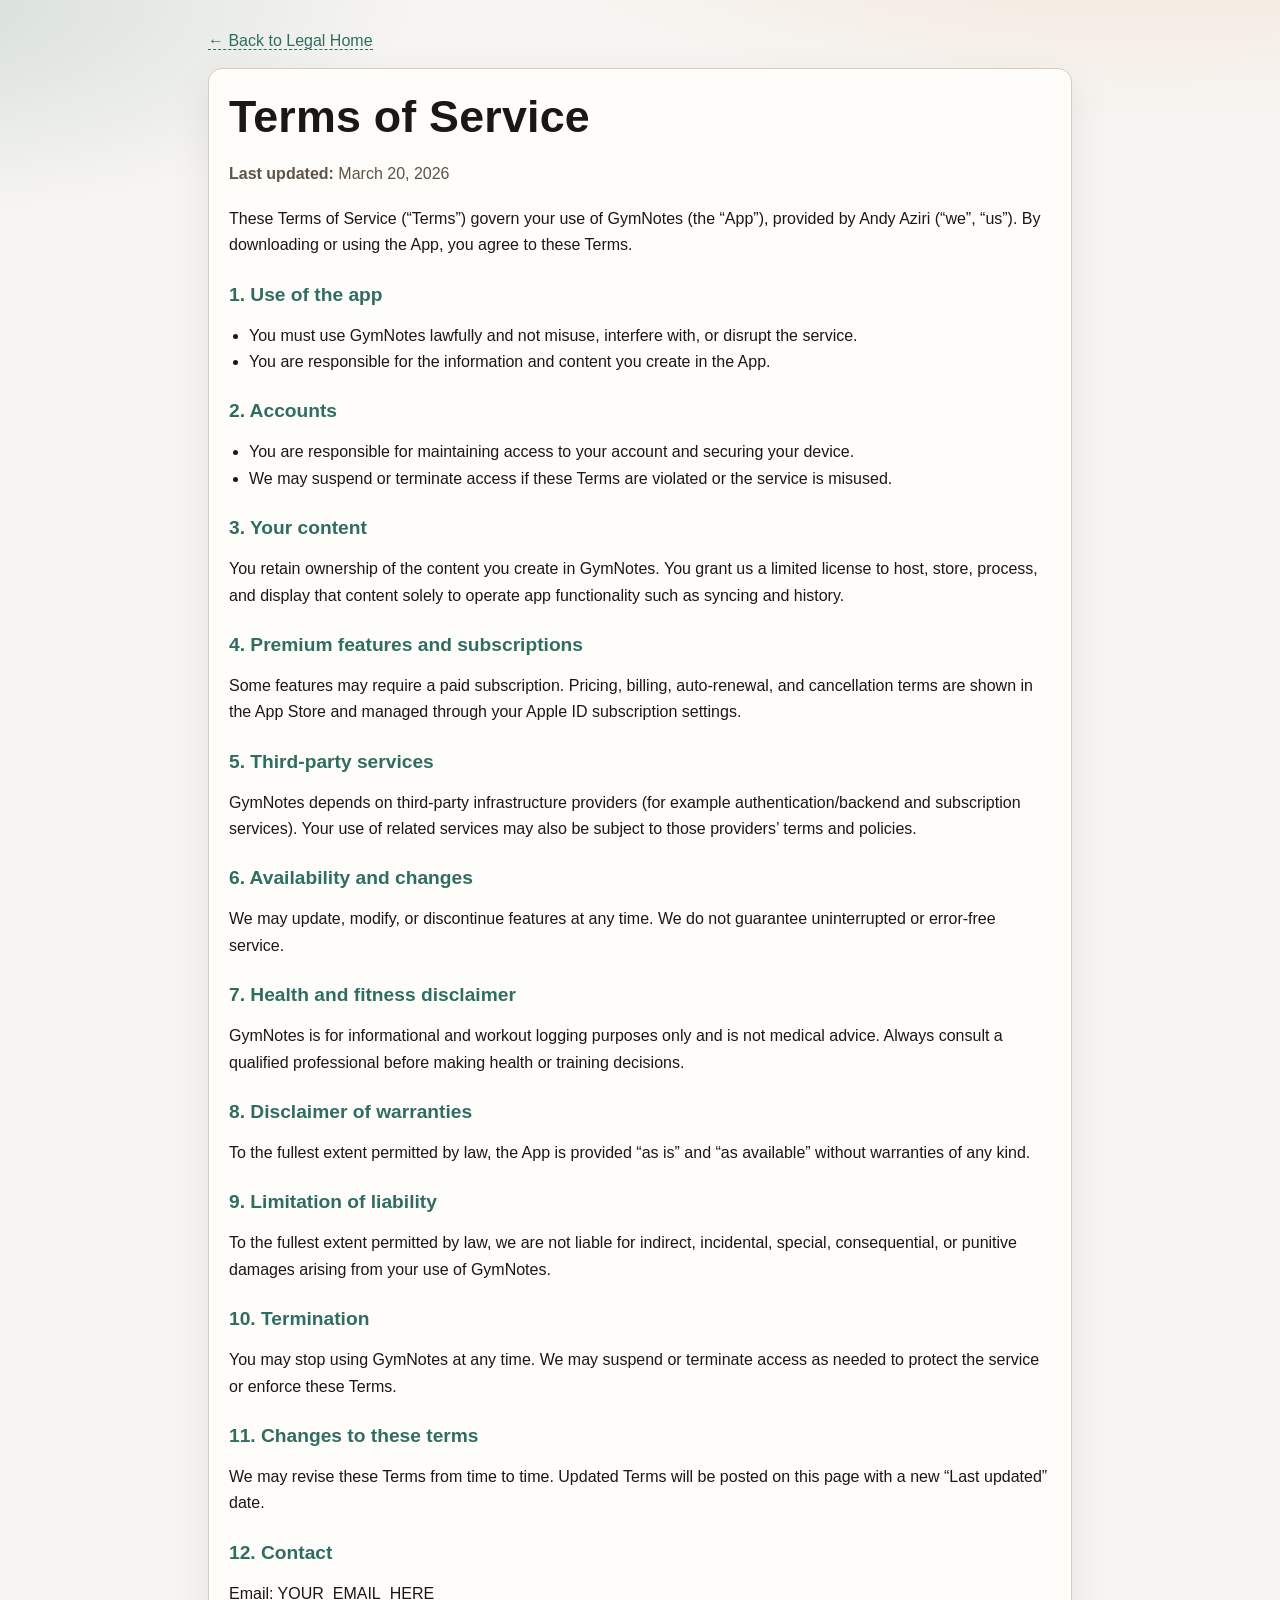
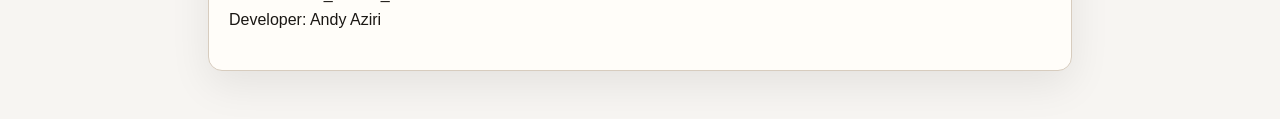
==== terms/index.html @ 92642524 "Add GymNotes legal pages" ====
<!doctype html>
<html lang="en">
<head>
  <meta charset="UTF-8" />
  <meta name="viewport" content="width=device-width, initial-scale=1.0" />
  <title>GymNotes Terms of Service</title>
  <meta name="description" content="Terms of Service for GymNotes." />
  <link rel="stylesheet" href="../styles.css" />
</head>
<body>
  <main class="container">
    <div class="top-links"><a href="../">← Back to Legal Home</a></div>

    <article class="legal">
      <h1>Terms of Service</h1>
      <p class="last-updated"><strong>Last updated:</strong> March 20, 2026</p>

      <p>
        These Terms of Service (“Terms”) govern your use of GymNotes (the “App”), provided by Andy Aziri
        (“we”, “us”). By downloading or using the App, you agree to these Terms.
      </p>

      <h2>1. Use of the app</h2>
      <ul>
        <li>You must use GymNotes lawfully and not misuse, interfere with, or disrupt the service.</li>
        <li>You are responsible for the information and content you create in the App.</li>
      </ul>

      <h2>2. Accounts</h2>
      <ul>
        <li>You are responsible for maintaining access to your account and securing your device.</li>
        <li>We may suspend or terminate access if these Terms are violated or the service is misused.</li>
      </ul>

      <h2>3. Your content</h2>
      <p>
        You retain ownership of the content you create in GymNotes. You grant us a limited license to host,
        store, process, and display that content solely to operate app functionality such as syncing and history.
      </p>

      <h2>4. Premium features and subscriptions</h2>
      <p>
        Some features may require a paid subscription. Pricing, billing, auto-renewal, and cancellation terms
        are shown in the App Store and managed through your Apple ID subscription settings.
      </p>

      <h2>5. Third-party services</h2>
      <p>
        GymNotes depends on third-party infrastructure providers (for example authentication/backend and
        subscription services). Your use of related services may also be subject to those providers’ terms and policies.
      </p>

      <h2>6. Availability and changes</h2>
      <p>
        We may update, modify, or discontinue features at any time. We do not guarantee uninterrupted or error-free service.
      </p>

      <h2>7. Health and fitness disclaimer</h2>
      <p>
        GymNotes is for informational and workout logging purposes only and is not medical advice.
        Always consult a qualified professional before making health or training decisions.
      </p>

      <h2>8. Disclaimer of warranties</h2>
      <p>
        To the fullest extent permitted by law, the App is provided “as is” and “as available” without warranties of any kind.
      </p>

      <h2>9. Limitation of liability</h2>
      <p>
        To the fullest extent permitted by law, we are not liable for indirect, incidental, special,
        consequential, or punitive damages arising from your use of GymNotes.
      </p>

      <h2>10. Termination</h2>
      <p>
        You may stop using GymNotes at any time. We may suspend or terminate access as needed to protect the service
        or enforce these Terms.
      </p>

      <h2>11. Changes to these terms</h2>
      <p>
        We may revise these Terms from time to time. Updated Terms will be posted on this page with a new “Last updated” date.
      </p>

      <h2>12. Contact</h2>
      <p>
        Email: YOUR_EMAIL_HERE<br />
        Developer: Andy Aziri
      </p>
    </article>
  </main>
</body>
</html>
---- styles.css ----
:root {
  --bg: #f7f5f2;
  --paper: #fffdf9;
  --text: #1a1714;
  --muted: #5d5348;
  --line: #d7ccbe;
  --accent: #2f6d62;
  --accent-2: #d18b3f;
  --shadow: 0 14px 40px rgba(0,0,0,0.08);
}

* { box-sizing: border-box; }

html, body {
  margin: 0;
  padding: 0;
  background:
    radial-gradient(1200px 500px at 90% -10%, rgba(209,139,63,0.20), transparent 60%),
    radial-gradient(1000px 400px at -10% 0%, rgba(47,109,98,0.18), transparent 55%),
    var(--bg);
  color: var(--text);
  font-family: "Avenir Next", "Segoe UI", sans-serif;
  line-height: 1.65;
}

.container {
  max-width: 900px;
  margin: 0 auto;
  padding: 28px 18px 48px;
}

h1, h2, h3 {
  line-height: 1.25;
  margin-top: 0;
}

h1 {
  font-size: clamp(2rem, 4vw, 2.8rem);
  letter-spacing: 0.2px;
}

.subtitle {
  color: var(--muted);
  margin-top: -8px;
  margin-bottom: 24px;
}

.card-grid {
  display: grid;
  grid-template-columns: 1fr;
  gap: 14px;
  margin-top: 14px;
}

.card {
  display: block;
  padding: 18px;
  background: var(--paper);
  border: 1px solid var(--line);
  border-radius: 14px;
  box-shadow: var(--shadow);
  text-decoration: none;
  color: inherit;
  transition: transform 0.16s ease, border-color 0.16s ease;
}

.card:hover {
  transform: translateY(-2px);
  border-color: var(--accent);
}

.card h2 {
  margin-bottom: 8px;
  color: var(--accent);
}

.legal {
  background: var(--paper);
  border: 1px solid var(--line);
  border-radius: 14px;
  box-shadow: var(--shadow);
  padding: 20px;
}

.legal h1 {
  margin-bottom: 6px;
}

.last-updated {
  color: var(--muted);
  margin-bottom: 18px;
}

.legal h2 {
  margin-top: 24px;
  color: var(--accent);
  font-size: 1.2rem;
}

.legal ul {
  padding-left: 20px;
}

.legal a {
  color: var(--accent);
}

.top-links {
  margin-bottom: 14px;
}

.top-links a {
  color: var(--accent);
  text-decoration: none;
  border-bottom: 1px dashed var(--accent);
}

footer {
  margin-top: 26px;
  color: var(--muted);
  font-size: 0.95rem;
}

@media (min-width: 700px) {
  .card-grid {
    grid-template-columns: 1fr 1fr;
  }
}
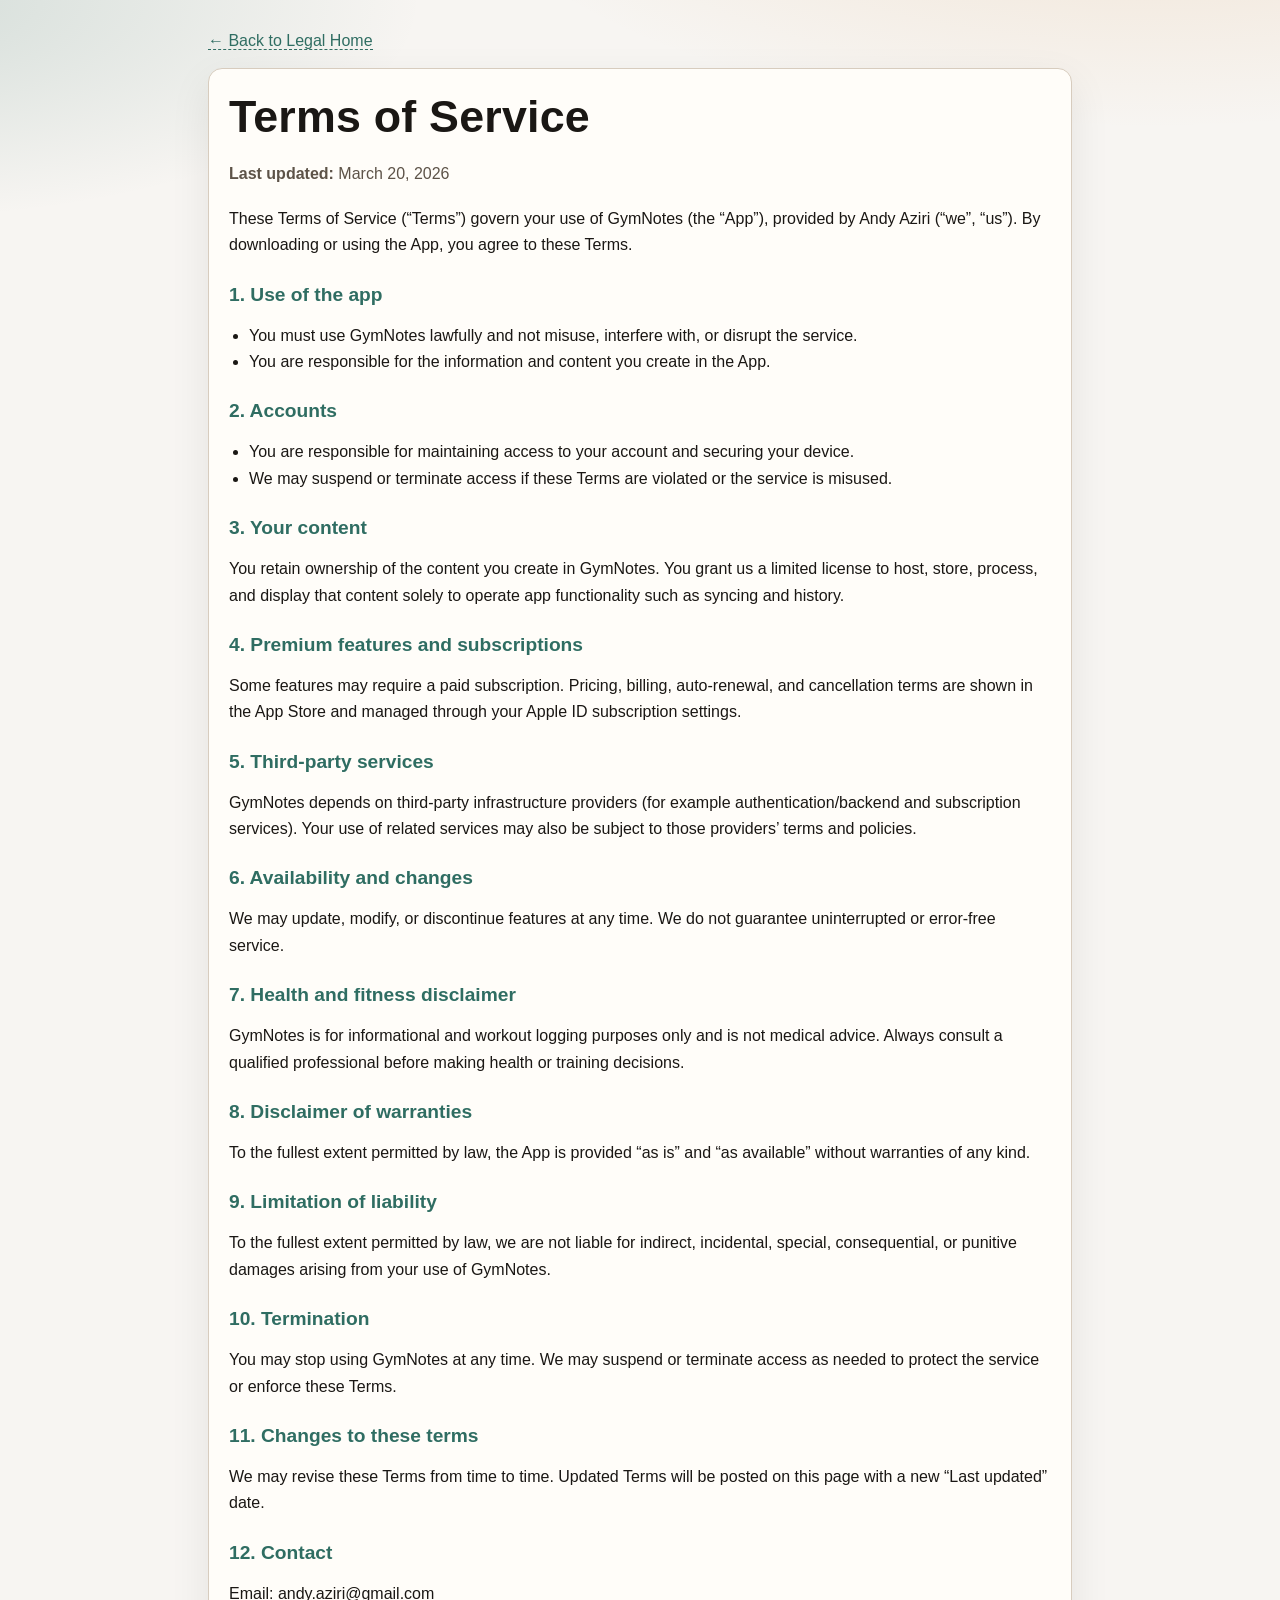
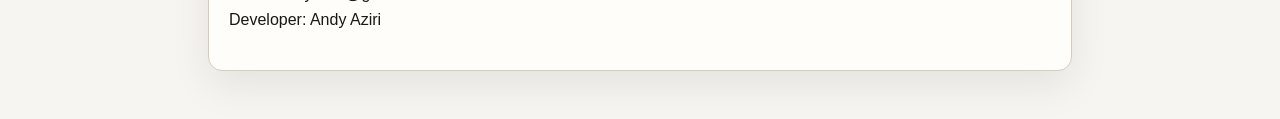
==== commit e8cb7ef5: "replaced placeholder" ====
--- a/terms/index.html
+++ b/terms/index.html
@@ -85,7 +85,7 @@
 
       <h2>12. Contact</h2>
       <p>
-        Email: YOUR_EMAIL_HERE<br />
+        Email: andy.aziri@gmail.com<br />
         Developer: Andy Aziri
       </p>
     </article>
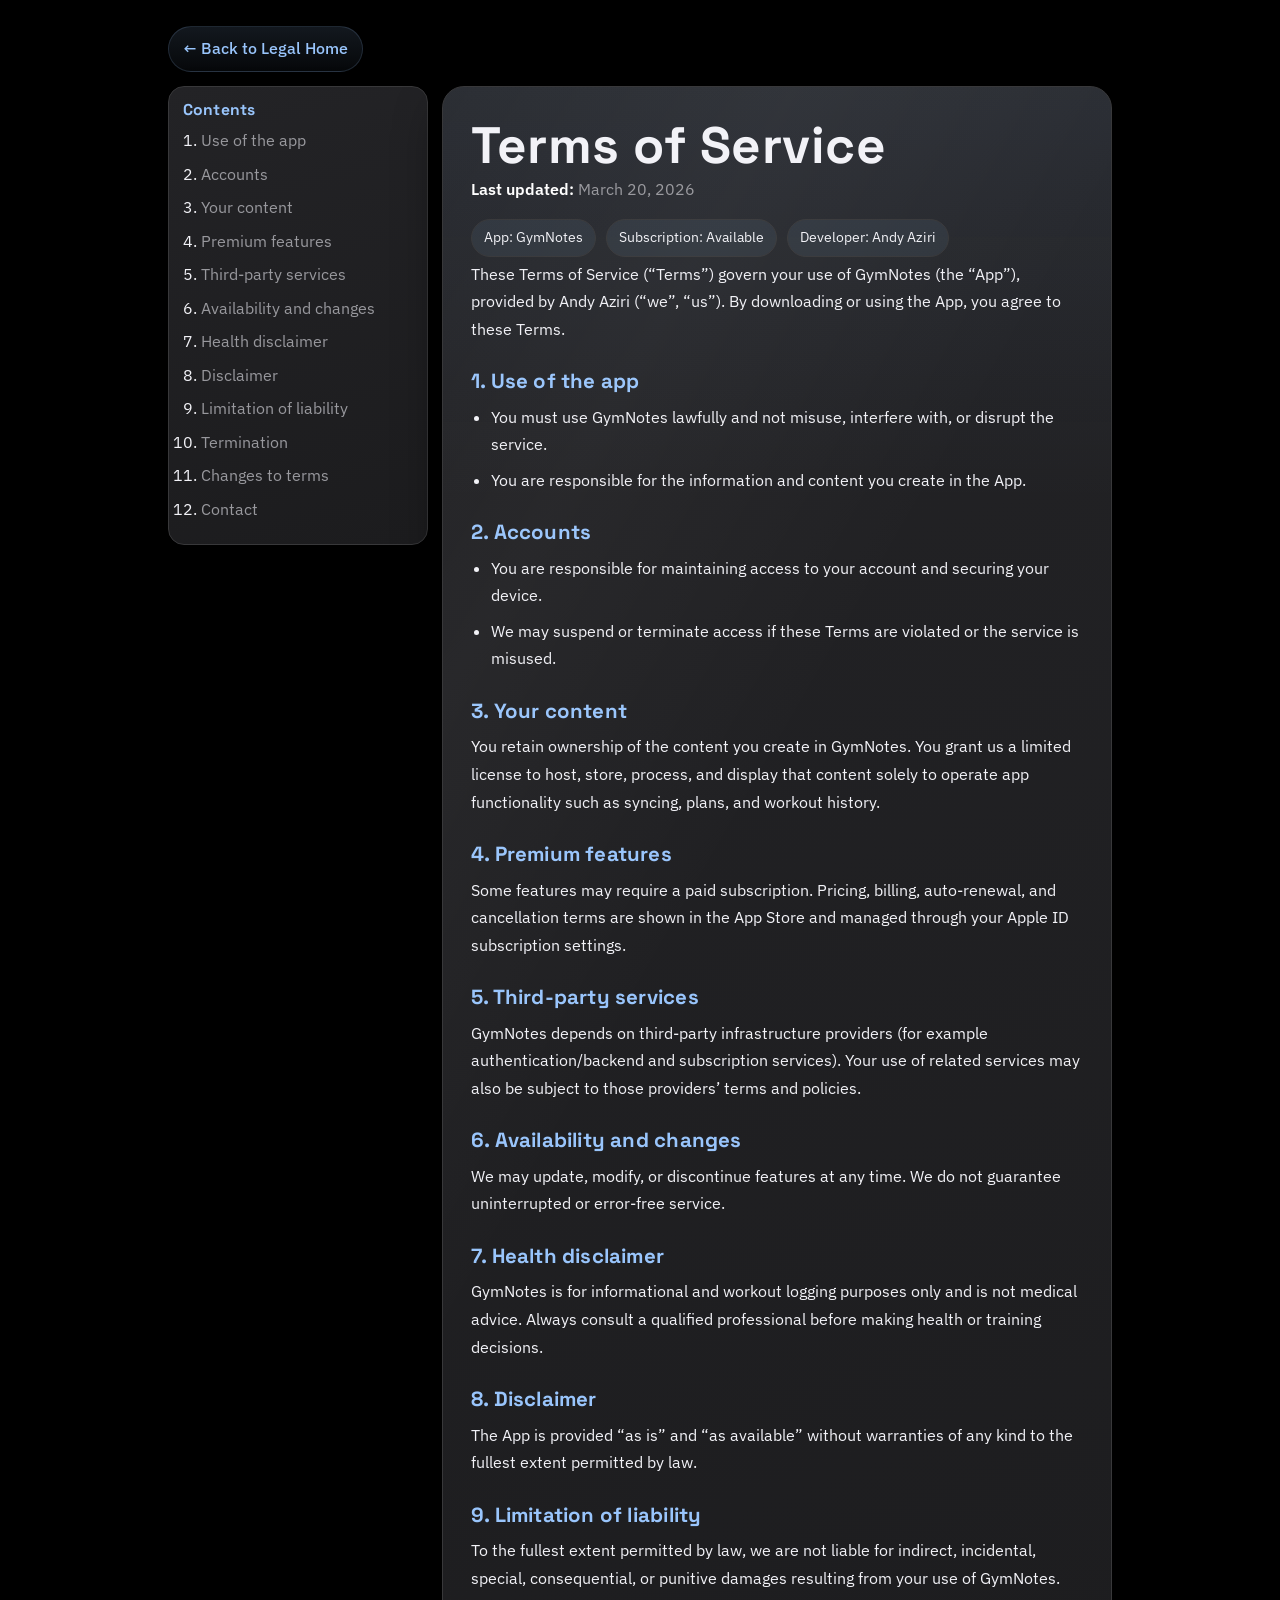
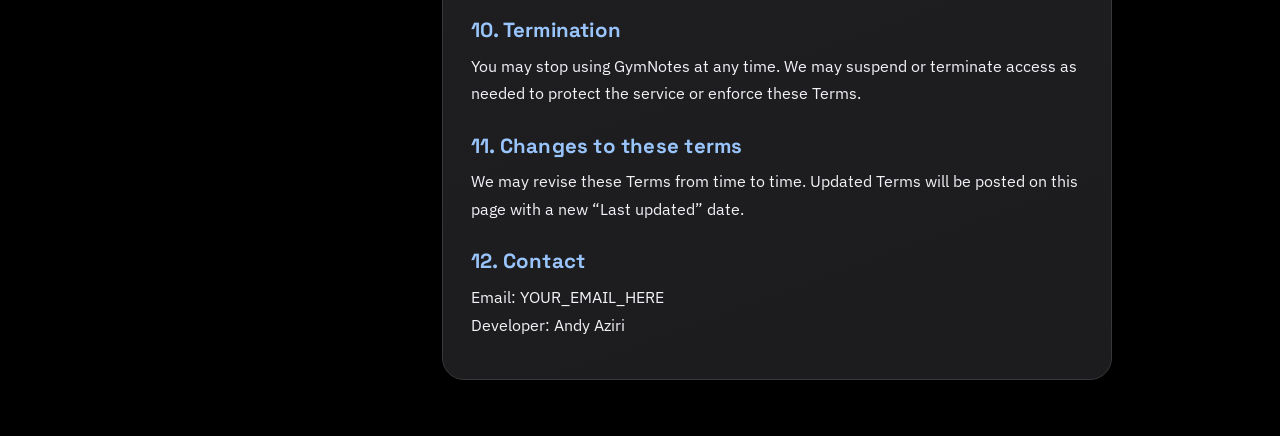
==== commit 476988ea: "changed theme" ====
--- a/terms/index.html
+++ b/terms/index.html
@@ -8,87 +8,114 @@
   <link rel="stylesheet" href="../styles.css" />
 </head>
 <body>
-  <main class="container">
+  <main class="container home-enter">
     <div class="top-links"><a href="../">← Back to Legal Home</a></div>
 
-    <article class="legal">
-      <h1>Terms of Service</h1>
-      <p class="last-updated"><strong>Last updated:</strong> March 20, 2026</p>
+    <section class="legal-layout">
+      <aside class="legal-toc" aria-label="Table of contents">
+        <h3>Contents</h3>
+        <ol>
+          <li><a href="#use-of-app">Use of the app</a></li>
+          <li><a href="#accounts">Accounts</a></li>
+          <li><a href="#your-content">Your content</a></li>
+          <li><a href="#premium">Premium features</a></li>
+          <li><a href="#third-party">Third-party services</a></li>
+          <li><a href="#availability">Availability and changes</a></li>
+          <li><a href="#health-disclaimer">Health disclaimer</a></li>
+          <li><a href="#disclaimer">Disclaimer</a></li>
+          <li><a href="#liability">Limitation of liability</a></li>
+          <li><a href="#termination">Termination</a></li>
+          <li><a href="#changes">Changes to terms</a></li>
+          <li><a href="#contact">Contact</a></li>
+        </ol>
+      </aside>
 
-      <p>
-        These Terms of Service (“Terms”) govern your use of GymNotes (the “App”), provided by Andy Aziri
-        (“we”, “us”). By downloading or using the App, you agree to these Terms.
-      </p>
+      <article class="legal">
+        <h1>Terms of Service</h1>
+        <p class="last-updated"><strong>Last updated:</strong> March 20, 2026</p>
 
-      <h2>1. Use of the app</h2>
-      <ul>
-        <li>You must use GymNotes lawfully and not misuse, interfere with, or disrupt the service.</li>
-        <li>You are responsible for the information and content you create in the App.</li>
-      </ul>
+        <div class="meta-row">
+          <span class="pill">App: GymNotes</span>
+          <span class="pill">Subscription: Available</span>
+          <span class="pill">Developer: Andy Aziri</span>
+        </div>
 
-      <h2>2. Accounts</h2>
-      <ul>
-        <li>You are responsible for maintaining access to your account and securing your device.</li>
-        <li>We may suspend or terminate access if these Terms are violated or the service is misused.</li>
-      </ul>
+        <p>
+          These Terms of Service (“Terms”) govern your use of GymNotes (the “App”), provided by Andy Aziri
+          (“we”, “us”). By downloading or using the App, you agree to these Terms.
+        </p>
 
-      <h2>3. Your content</h2>
-      <p>
-        You retain ownership of the content you create in GymNotes. You grant us a limited license to host,
-        store, process, and display that content solely to operate app functionality such as syncing and history.
-      </p>
+        <h2 id="use-of-app">1. Use of the app</h2>
+        <ul>
+          <li>You must use GymNotes lawfully and not misuse, interfere with, or disrupt the service.</li>
+          <li>You are responsible for the information and content you create in the App.</li>
+        </ul>
 
-      <h2>4. Premium features and subscriptions</h2>
-      <p>
-        Some features may require a paid subscription. Pricing, billing, auto-renewal, and cancellation terms
-        are shown in the App Store and managed through your Apple ID subscription settings.
-      </p>
+        <h2 id="accounts">2. Accounts</h2>
+        <ul>
+          <li>You are responsible for maintaining access to your account and securing your device.</li>
+          <li>We may suspend or terminate access if these Terms are violated or the service is misused.</li>
+        </ul>
 
-      <h2>5. Third-party services</h2>
-      <p>
-        GymNotes depends on third-party infrastructure providers (for example authentication/backend and
-        subscription services). Your use of related services may also be subject to those providers’ terms and policies.
-      </p>
+        <h2 id="your-content">3. Your content</h2>
+        <p>
+          You retain ownership of the content you create in GymNotes. You grant us a limited license to host,
+          store, process, and display that content solely to operate app functionality such as syncing, plans,
+          and workout history.
+        </p>
 
-      <h2>6. Availability and changes</h2>
-      <p>
-        We may update, modify, or discontinue features at any time. We do not guarantee uninterrupted or error-free service.
-      </p>
+        <h2 id="premium">4. Premium features</h2>
+        <p>
+          Some features may require a paid subscription. Pricing, billing, auto-renewal, and cancellation terms
+          are shown in the App Store and managed through your Apple ID subscription settings.
+        </p>
 
-      <h2>7. Health and fitness disclaimer</h2>
-      <p>
-        GymNotes is for informational and workout logging purposes only and is not medical advice.
-        Always consult a qualified professional before making health or training decisions.
-      </p>
+        <h2 id="third-party">5. Third-party services</h2>
+        <p>
+          GymNotes depends on third-party infrastructure providers (for example authentication/backend and
+          subscription services). Your use of related services may also be subject to those providers’ terms and policies.
+        </p>
 
-      <h2>8. Disclaimer of warranties</h2>
-      <p>
-        To the fullest extent permitted by law, the App is provided “as is” and “as available” without warranties of any kind.
-      </p>
+        <h2 id="availability">6. Availability and changes</h2>
+        <p>
+          We may update, modify, or discontinue features at any time. We do not guarantee uninterrupted or error-free service.
+        </p>
 
-      <h2>9. Limitation of liability</h2>
-      <p>
-        To the fullest extent permitted by law, we are not liable for indirect, incidental, special,
-        consequential, or punitive damages arising from your use of GymNotes.
-      </p>
+        <h2 id="health-disclaimer">7. Health disclaimer</h2>
+        <p>
+          GymNotes is for informational and workout logging purposes only and is not medical advice.
+          Always consult a qualified professional before making health or training decisions.
+        </p>
 
-      <h2>10. Termination</h2>
-      <p>
-        You may stop using GymNotes at any time. We may suspend or terminate access as needed to protect the service
-        or enforce these Terms.
-      </p>
+        <h2 id="disclaimer">8. Disclaimer</h2>
+        <p>
+          The App is provided “as is” and “as available” without warranties of any kind to the fullest extent permitted by law.
+        </p>
 
-      <h2>11. Changes to these terms</h2>
-      <p>
-        We may revise these Terms from time to time. Updated Terms will be posted on this page with a new “Last updated” date.
-      </p>
+        <h2 id="liability">9. Limitation of liability</h2>
+        <p>
+          To the fullest extent permitted by law, we are not liable for indirect, incidental, special,
+          consequential, or punitive damages resulting from your use of GymNotes.
+        </p>
 
-      <h2>12. Contact</h2>
-      <p>
-        Email: andy.aziri@gmail.com<br />
-        Developer: Andy Aziri
-      </p>
-    </article>
+        <h2 id="termination">10. Termination</h2>
+        <p>
+          You may stop using GymNotes at any time. We may suspend or terminate access as needed to protect the service
+          or enforce these Terms.
+        </p>
+
+        <h2 id="changes">11. Changes to these terms</h2>
+        <p>
+          We may revise these Terms from time to time. Updated Terms will be posted on this page with a new “Last updated” date.
+        </p>
+
+        <h2 id="contact">12. Contact</h2>
+        <p>
+          Email: YOUR_EMAIL_HERE<br />
+          Developer: Andy Aziri
+        </p>
+      </article>
+    </section>
   </main>
 </body>
 </html>
--- a/styles.css
+++ b/styles.css
@@ -1,50 +1,137 @@
+@import url("https://fonts.googleapis.com/css2?family=Space+Grotesk:wght@400;500;700&family=IBM+Plex+Sans:wght@400;500;600&display=swap");
+
 :root {
-  --bg: #f7f5f2;
-  --paper: #fffdf9;
-  --text: #1a1714;
-  --muted: #5d5348;
-  --line: #d7ccbe;
-  --accent: #2f6d62;
-  --accent-2: #d18b3f;
-  --shadow: 0 14px 40px rgba(0,0,0,0.08);
-}
-
-* { box-sizing: border-box; }
-
-html, body {
+  /* GymNotes dark palette from app theme */
+  --bg: #000000;
+  --card: #1c1c1e;
+  --card-elevated: #232326;
+  --text: #f2f2f7;
+  --muted: #98989d;
+  --border: #38383a;
+  --accent: #99c5fc;
+  --accent-soft: rgba(153, 197, 252, 0.16);
+  --danger: #f96363;
+  --danger-soft: rgba(249, 99, 99, 0.18);
+
+  --radius-sm: 10px;
+  --radius-md: 16px;
+  --radius-lg: 22px;
+
+  --shadow-1: 0 8px 24px rgba(0, 0, 0, 0.35);
+  --shadow-2: 0 18px 48px rgba(0, 0, 0, 0.48);
+}
+
+* {
+  box-sizing: border-box;
+}
+
+html,
+body {
   margin: 0;
   padding: 0;
+  min-height: 100%;
+  background: var(--bg);
+  color: var(--text);
+  font-family: "IBM Plex Sans", "Avenir Next", "Segoe UI", sans-serif;
+  line-height: 1.72;
+  -webkit-font-smoothing: antialiased;
+  text-rendering: optimizeLegibility;
+}
+
+/* Atmosphere background layers */
+body::before,
+body::after {
+  content: "";
+  position: fixed;
+  inset: 0;
+  z-index: -2;
+  pointer-events: none;
+}
+
+body::before {
   background:
-    radial-gradient(1200px 500px at 90% -10%, rgba(209,139,63,0.20), transparent 60%),
-    radial-gradient(1000px 400px at -10% 0%, rgba(47,109,98,0.18), transparent 55%),
-    var(--bg);
+    radial-gradient(65rem 28rem at 88% -14%, rgba(153, 197, 252, 0.14), transparent 62%),
+    radial-gradient(42rem 20rem at -8% 10%, rgba(153, 197, 252, 0.10), transparent 62%),
+    radial-gradient(30rem 20rem at 50% 110%, rgba(249, 99, 99, 0.07), transparent 68%);
+}
+
+body::after {
+  z-index: -1;
+  opacity: 0.08;
+  background-image:
+    linear-gradient(transparent 31px, rgba(255, 255, 255, 0.06) 32px),
+    linear-gradient(90deg, transparent 31px, rgba(255, 255, 255, 0.06) 32px);
+  background-size: 32px 32px;
+  mask-image: radial-gradient(circle at center, black 35%, transparent 85%);
+}
+
+.container {
+  max-width: 980px;
+  margin: 0 auto;
+  padding: 26px 18px 56px;
+}
+
+.home-enter {
+  animation: pageIn 420ms ease-out both;
+}
+
+h1,
+h2,
+h3 {
+  margin: 0;
+  line-height: 1.2;
+  letter-spacing: 0.01em;
+  font-family: "Space Grotesk", "IBM Plex Sans", sans-serif;
+}
+
+h1 {
+  font-size: clamp(2rem, 4.8vw, 3.2rem);
+  font-weight: 700;
+}
+
+h2 {
+  font-size: clamp(1.08rem, 2.2vw, 1.28rem);
+  font-weight: 700;
+}
+
+/* Hero */
+.hero {
+  margin-bottom: 20px;
+}
+
+.eyebrow {
+  margin: 0 0 8px;
+  color: var(--accent);
+  text-transform: uppercase;
+  letter-spacing: 0.14em;
+  font-size: 0.76rem;
+  font-weight: 600;
+}
+
+.subtitle {
+  margin: 10px 0 0;
+  color: var(--muted);
+  max-width: 60ch;
+}
+
+/* Meta pills */
+.meta-row {
+  display: flex;
+  flex-wrap: wrap;
+  gap: 10px;
+  margin: 16px 0 4px;
+}
+
+.pill {
+  border: 1px solid var(--border);
+  background: rgba(153, 197, 252, 0.08);
+  border-radius: 999px;
+  padding: 6px 12px;
+  font-size: 0.86rem;
   color: var(--text);
-  font-family: "Avenir Next", "Segoe UI", sans-serif;
-  line-height: 1.65;
-}
-
-.container {
-  max-width: 900px;
-  margin: 0 auto;
-  padding: 28px 18px 48px;
-}
-
-h1, h2, h3 {
-  line-height: 1.25;
-  margin-top: 0;
-}
-
-h1 {
-  font-size: clamp(2rem, 4vw, 2.8rem);
-  letter-spacing: 0.2px;
-}
-
-.subtitle {
-  color: var(--muted);
-  margin-top: -8px;
-  margin-bottom: 24px;
-}
-
+}
+
+/* Home cards */
 .card-grid {
   display: grid;
   grid-template-columns: 1fr;
@@ -53,76 +140,226 @@
 }
 
 .card {
+  position: relative;
+  overflow: hidden;
   display: block;
-  padding: 18px;
-  background: var(--paper);
-  border: 1px solid var(--line);
-  border-radius: 14px;
-  box-shadow: var(--shadow);
+  border: 1px solid var(--border);
+  border-radius: var(--radius-lg);
+  padding: 20px;
+  color: inherit;
   text-decoration: none;
-  color: inherit;
-  transition: transform 0.16s ease, border-color 0.16s ease;
+  background: linear-gradient(165deg, var(--card-elevated), var(--card));
+  box-shadow: var(--shadow-1);
+  transition: transform 170ms ease, border-color 170ms ease, box-shadow 170ms ease;
+}
+
+.card::before {
+  content: "";
+  position: absolute;
+  inset: -2px;
+  background: linear-gradient(120deg, transparent 15%, rgba(153, 197, 252, 0.30) 52%, transparent 85%);
+  opacity: 0;
+  transition: opacity 170ms ease;
+  pointer-events: none;
 }
 
 .card:hover {
   transform: translateY(-2px);
-  border-color: var(--accent);
+  border-color: rgba(153, 197, 252, 0.52);
+  box-shadow: var(--shadow-2);
+}
+
+.card:hover::before {
+  opacity: 1;
+}
+
+.card-kicker {
+  font-size: 0.74rem;
+  text-transform: uppercase;
+  letter-spacing: 0.12em;
+  color: var(--muted);
 }
 
 .card h2 {
-  margin-bottom: 8px;
-  color: var(--accent);
-}
-
-.legal {
-  background: var(--paper);
-  border: 1px solid var(--line);
-  border-radius: 14px;
-  box-shadow: var(--shadow);
-  padding: 20px;
-}
-
-.legal h1 {
-  margin-bottom: 6px;
-}
-
-.last-updated {
-  color: var(--muted);
-  margin-bottom: 18px;
-}
-
-.legal h2 {
-  margin-top: 24px;
-  color: var(--accent);
-  font-size: 1.2rem;
-}
-
-.legal ul {
-  padding-left: 20px;
-}
-
-.legal a {
-  color: var(--accent);
-}
-
+  margin: 6px 0 8px;
+  color: var(--accent);
+}
+
+.card p {
+  margin: 0;
+  color: var(--muted);
+}
+
+/* Legal page */
 .top-links {
   margin-bottom: 14px;
 }
 
 .top-links a {
+  display: inline-block;
   color: var(--accent);
   text-decoration: none;
-  border-bottom: 1px dashed var(--accent);
+  border-radius: 999px;
+  border: 1px solid var(--accent-soft);
+  background: linear-gradient(180deg, rgba(153, 197, 252, 0.12), rgba(153, 197, 252, 0.04));
+  padding: 8px 14px;
+  font-weight: 500;
+  transition: transform 140ms ease, border-color 140ms ease, background 140ms ease;
+}
+
+.top-links a:hover {
+  transform: translateY(-1px);
+  border-color: rgba(153, 197, 252, 0.55);
+  background: linear-gradient(180deg, rgba(153, 197, 252, 0.20), rgba(153, 197, 252, 0.07));
+}
+
+.legal-layout {
+  display: grid;
+  grid-template-columns: 1fr;
+  gap: 14px;
+}
+
+.legal-toc {
+  border: 1px solid var(--border);
+  border-radius: var(--radius-md);
+  background: linear-gradient(165deg, var(--card-elevated), var(--card));
+  box-shadow: var(--shadow-1);
+  padding: 14px;
+}
+
+.legal-toc h3 {
+  color: var(--accent);
+  font-size: 0.98rem;
+  margin-bottom: 8px;
+}
+
+.legal-toc ol {
+  margin: 0;
+  padding-left: 18px;
+}
+
+.legal-toc li {
+  margin-bottom: 6px;
+}
+
+.legal-toc a {
+  color: var(--muted);
+  text-decoration: none;
+}
+
+.legal-toc a:hover {
+  color: var(--text);
+}
+
+.legal {
+  position: relative;
+  overflow: hidden;
+  border: 1px solid var(--border);
+  border-radius: var(--radius-lg);
+  padding: clamp(18px, 3vw, 28px);
+  background:
+    linear-gradient(180deg, rgba(153, 197, 252, 0.07), rgba(153, 197, 252, 0) 22%),
+    linear-gradient(160deg, var(--card-elevated), var(--card));
+  box-shadow: var(--shadow-2);
+}
+
+.legal::after {
+  content: "";
+  position: absolute;
+  inset: 0;
+  pointer-events: none;
+  background: linear-gradient(120deg, transparent 0%, rgba(255, 255, 255, 0.03) 20%, transparent 42%);
+}
+
+.last-updated {
+  color: var(--muted);
+  margin: 8px 0 18px;
+  font-size: 0.98rem;
+}
+
+.legal h2 {
+  margin-top: 26px;
+  margin-bottom: 10px;
+  color: var(--accent);
+  scroll-margin-top: 18px;
+}
+
+.legal p {
+  margin: 0 0 12px;
+}
+
+.legal ul {
+  margin: 10px 0 6px;
+  padding-left: 20px;
+}
+
+.legal li {
+  margin-bottom: 8px;
+}
+
+.legal strong {
+  color: #ffffff;
+  font-weight: 600;
+}
+
+.legal a {
+  color: var(--accent);
+  text-underline-offset: 2px;
 }
 
 footer {
-  margin-top: 26px;
-  color: var(--muted);
-  font-size: 0.95rem;
-}
-
-@media (min-width: 700px) {
+  margin-top: 24px;
+  color: var(--muted);
+  font-size: 0.94rem;
+}
+
+/* Stagger animation */
+.stagger-1 {
+  animation: riseIn 430ms ease-out both;
+}
+.stagger-2 {
+  animation: riseIn 500ms ease-out both;
+}
+
+@keyframes pageIn {
+  from { opacity: 0; transform: translateY(8px); }
+  to { opacity: 1; transform: translateY(0); }
+}
+
+@keyframes riseIn {
+  from { opacity: 0; transform: translateY(10px); }
+  to { opacity: 1; transform: translateY(0); }
+}
+
+/* Mobile */
+@media (max-width: 420px) {
+  .container {
+    padding-top: 18px;
+  }
+
+  .top-links a {
+    width: 100%;
+    text-align: center;
+  }
+
+  .legal {
+    border-radius: 16px;
+  }
+}
+
+/* Desktop */
+@media (min-width: 900px) {
   .card-grid {
     grid-template-columns: 1fr 1fr;
   }
+
+  .legal-layout {
+    grid-template-columns: 260px 1fr;
+    align-items: start;
+  }
+
+  .legal-toc {
+    position: sticky;
+    top: 16px;
+  }
 }
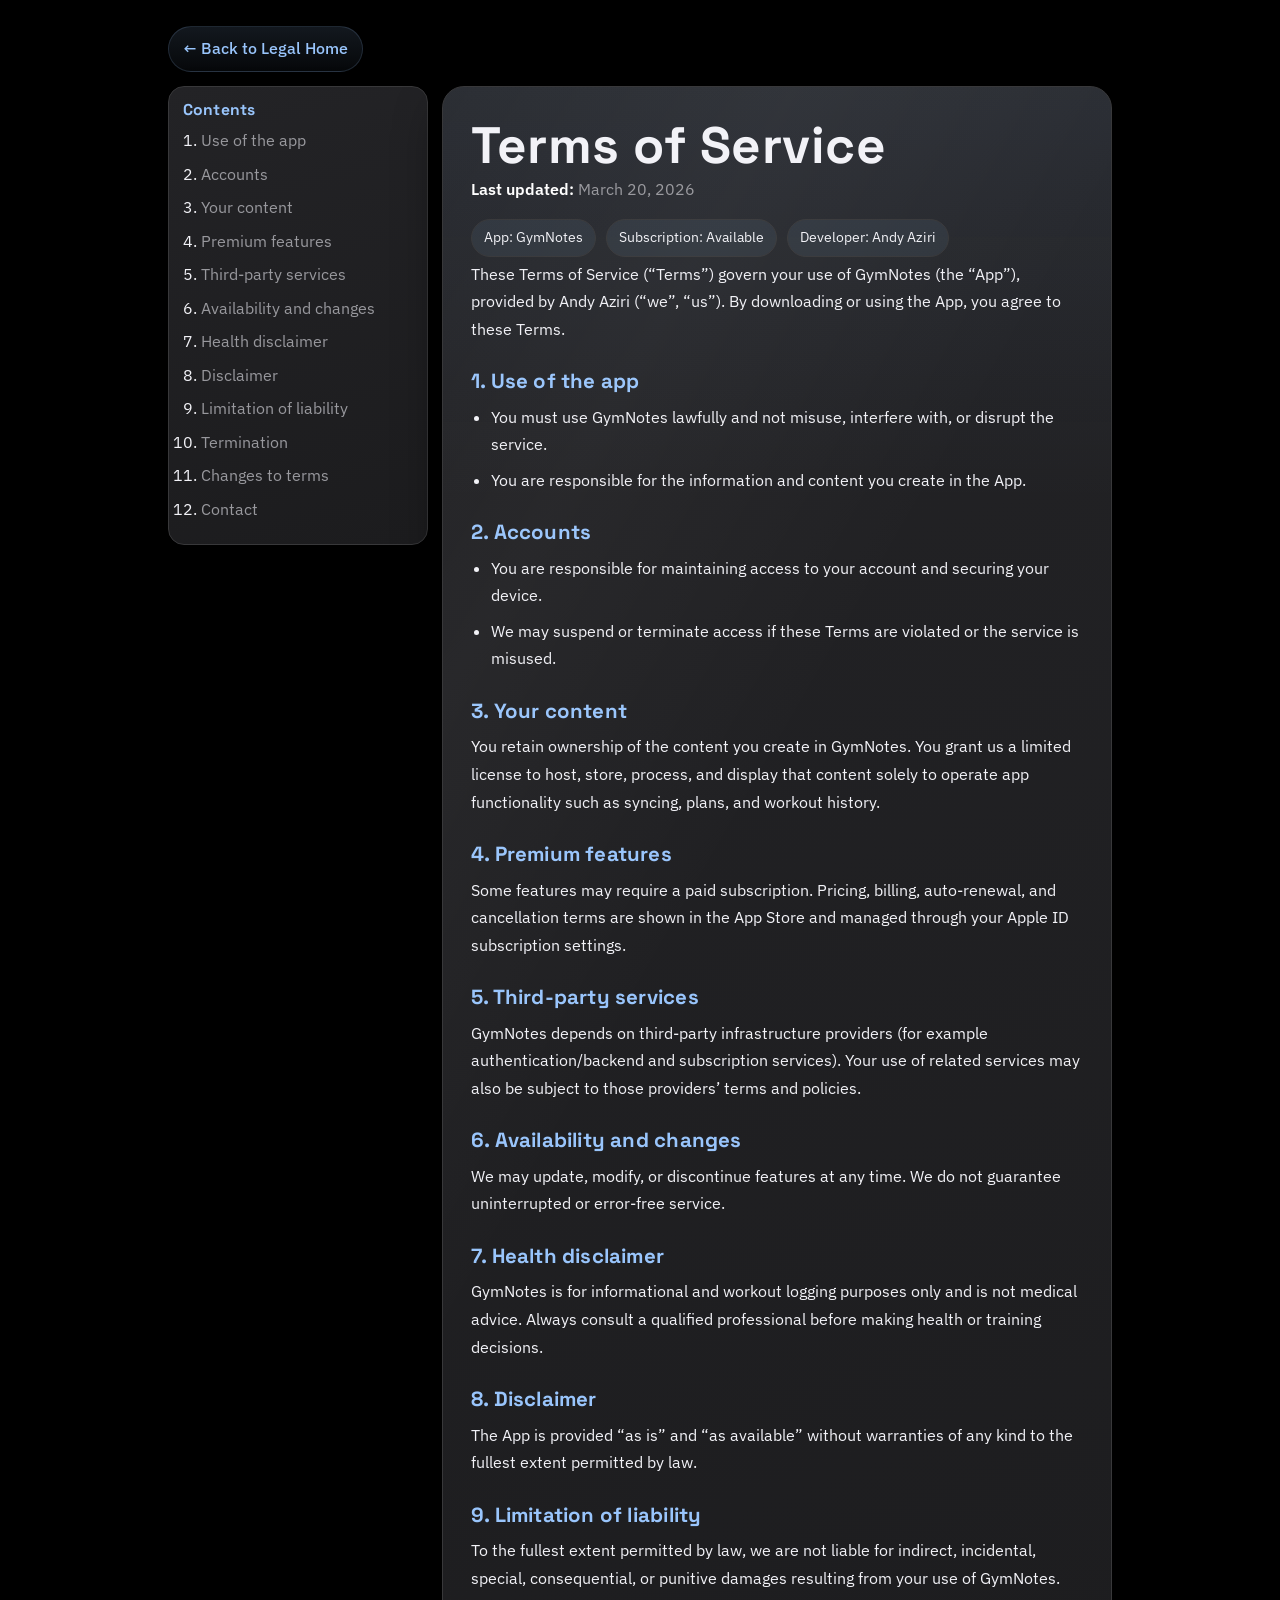
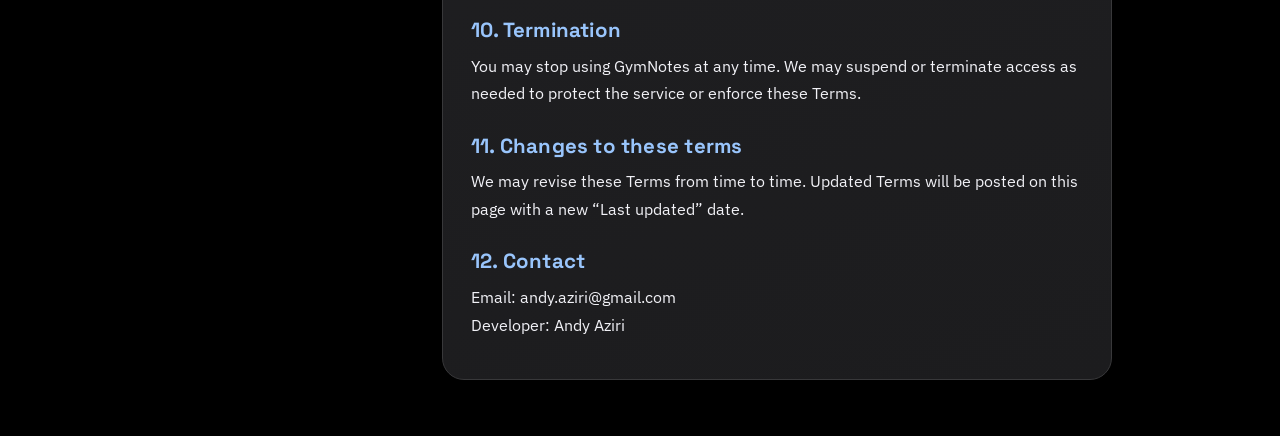
==== commit 73392274: "changed placeholder" ====
--- a/terms/index.html
+++ b/terms/index.html
@@ -111,7 +111,7 @@
 
         <h2 id="contact">12. Contact</h2>
         <p>
-          Email: YOUR_EMAIL_HERE<br />
+          Email: andy.aziri@gmail.com<br />
           Developer: Andy Aziri
         </p>
       </article>
